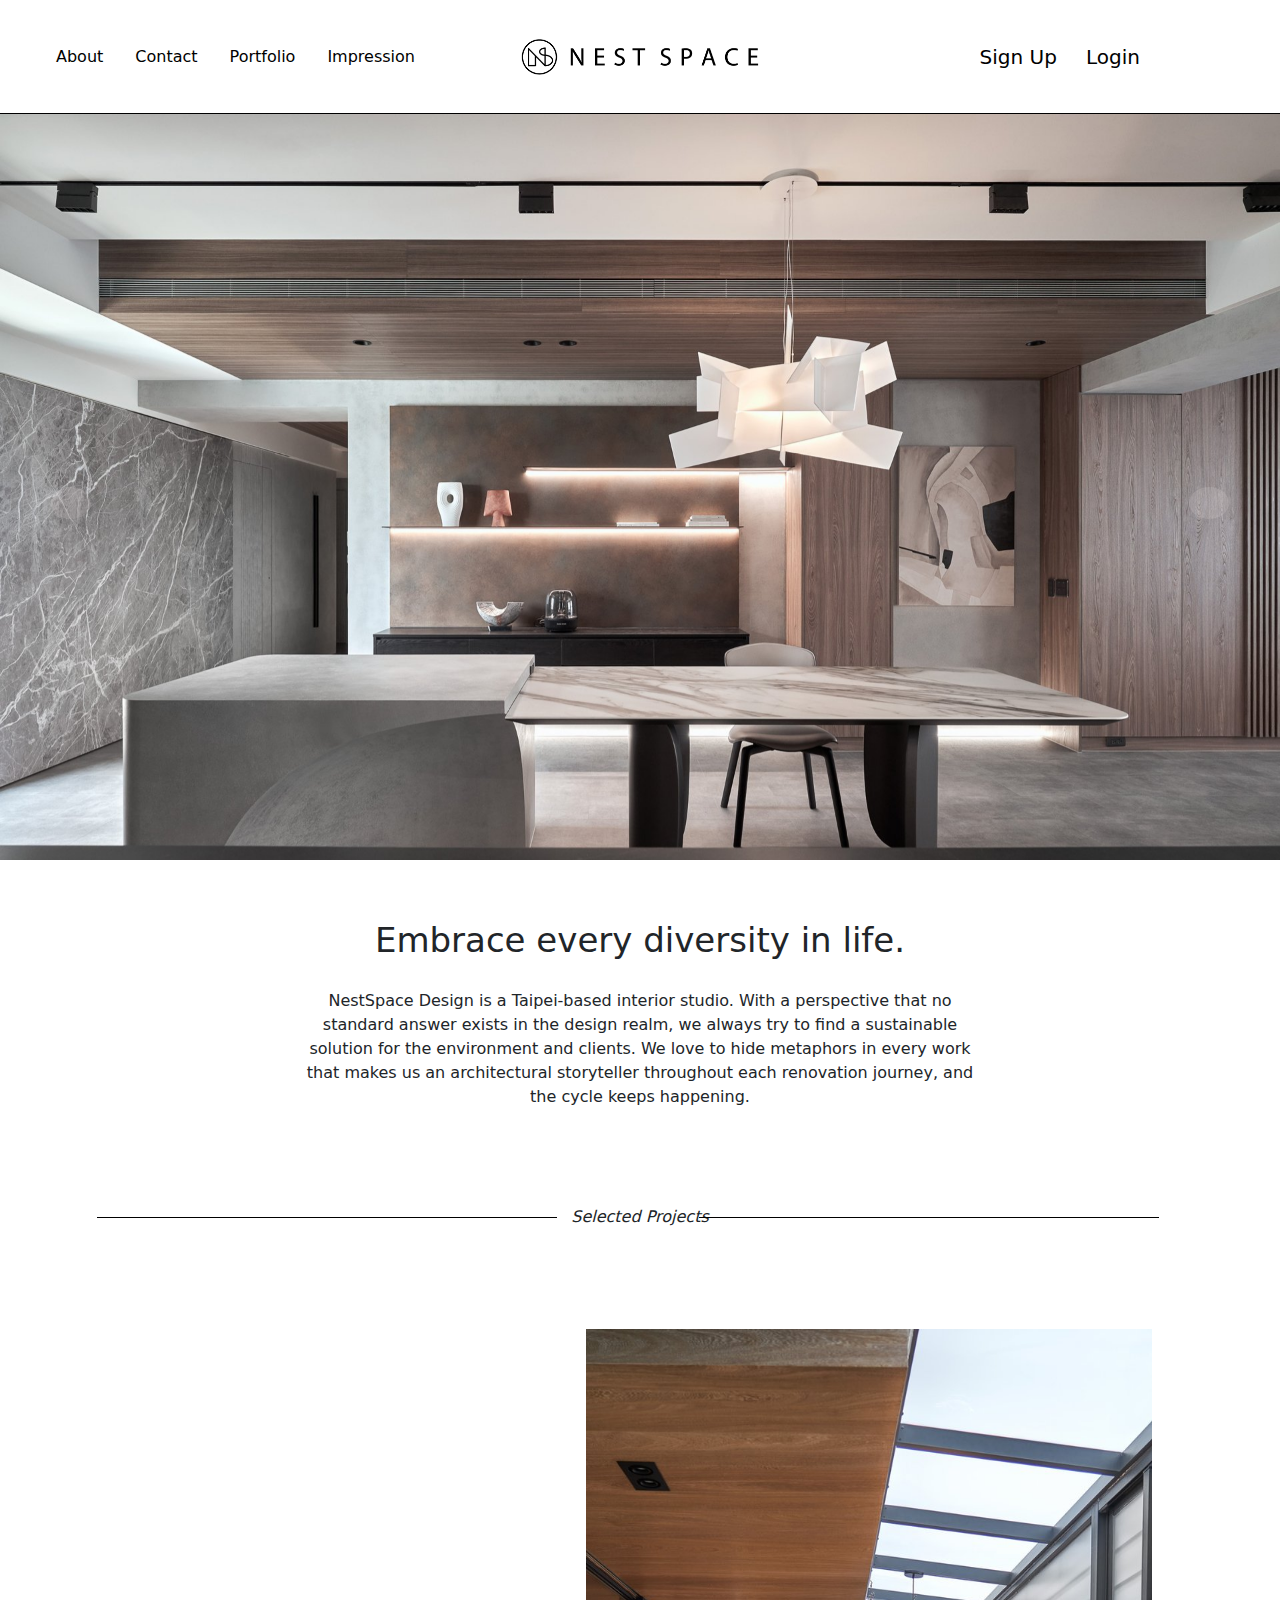
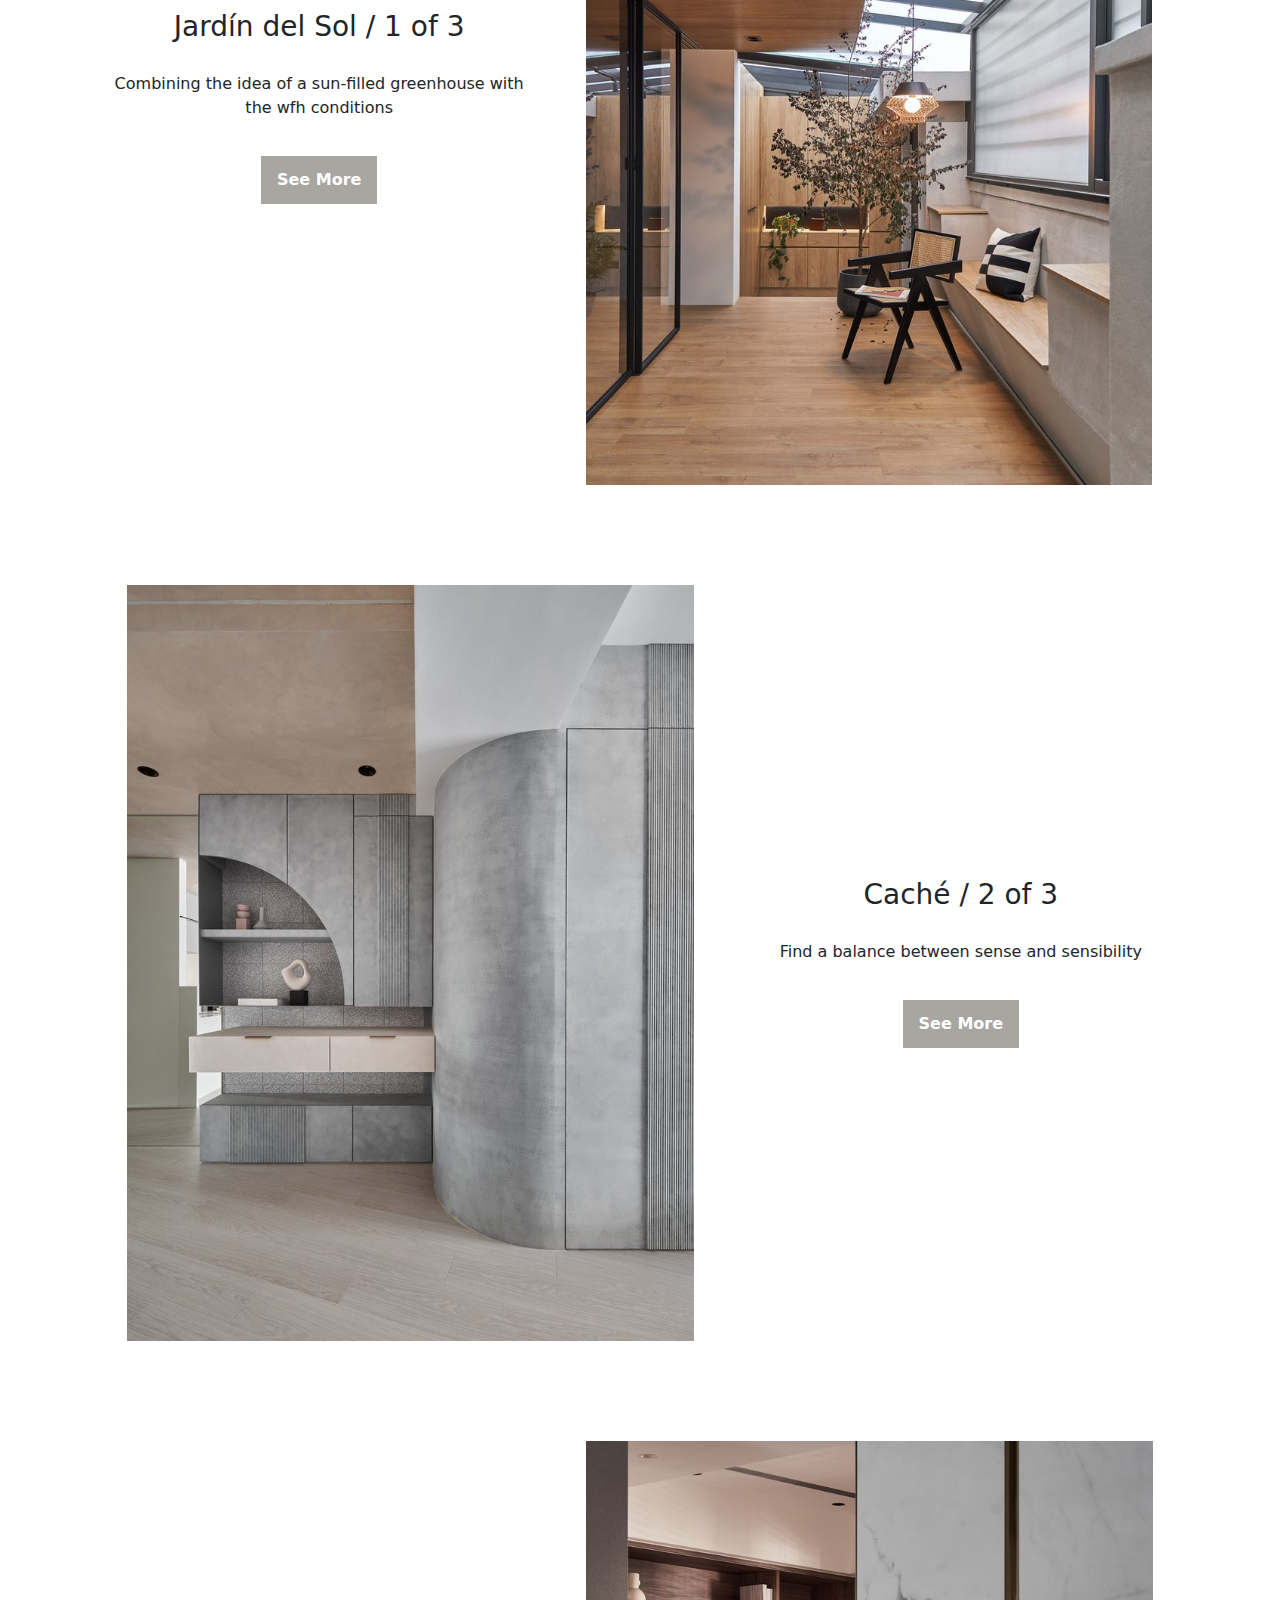
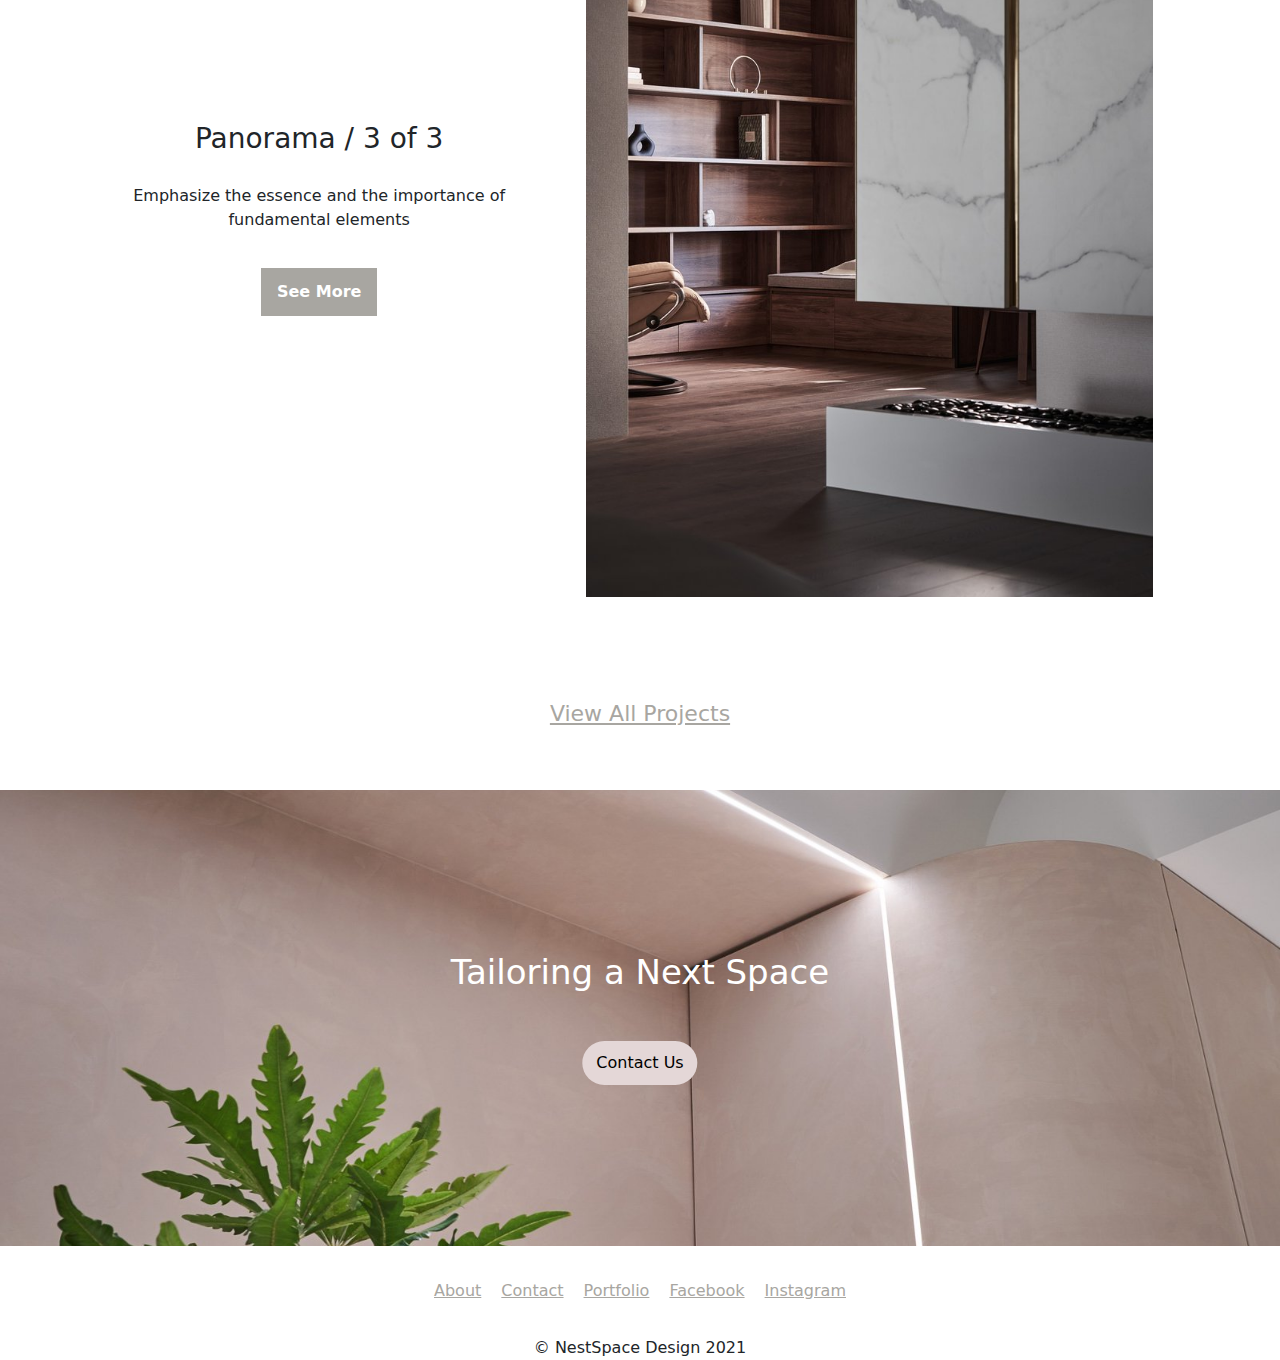
==== index.html @ 3eb222af "create web" ====
<!DOCTYPE html>
<html lang="en">
	<head>
		<meta charset="UTF-8" />
		<meta http-equiv="X-UA-Compatible" content="IE=edge" />
		<meta name="viewport" content="width=device-width, initial-scale=1.0" />
		<title>NetSpaceClone</title>
		<link rel="stylesheet" href="https://cdn.jsdelivr.net/npm/bootstrap@5.2.3/dist/css/bootstrap.min.css" />
		<link rel="preconnect" href="https://fonts.googleapis.com" />
		<link rel="preconnect" href="https://fonts.gstatic.com" crossorigin />
		<link href="https://fonts.googleapis.com/css2?family=Poppins:wght@300;400;600;700&family=Roboto:wght@300;400;500;700&display=swap" rel="stylesheet" />
		<link
			rel="stylesheet"
			href="https://cdnjs.cloudflare.com/ajax/libs/font-awesome/6.2.1/css/all.min.css"
			integrity="sha512-MV7K8+y+gLIBoVD59lQIYicR65iaqukzvf/nwasF0nqhPay5w/9lJmVM2hMDcnK1OnMGCdVK+iQrJ7lzPJQd1w=="
			crossorigin="anonymous"
			referrerpolicy="no-referrer"
		/>
		<link rel="stylesheet" href="./assets/css/main.css" />
		<link rel="stylesheet" href="./assets/css/responsive.css" />
	</head>
	<body>
		<header class="header">
			<div href="" class="header-menu hide-on-mobile">
				<a href="" class="header-menu__item">About</a>
				<a href="" class="header-menu__item">Contact</a>
				<a href="" class="header-menu__item">Portfolio</a>
				<a href="" class="header-menu__item">Impression</a>
			</div>
			<div class="menu-btn">
				<div class="menu-btn__burger"></div>
			</div>
			<div class="menu-mobile">
				<a href="" class="header-menu__item--mobile">About</a>
				<a href="" class="header-menu__item--mobile">Contact</a>
				<a href="" class="header-menu__item--mobile">Portfolio</a>
				<a href="" class="header-menu__item--mobile">Impression</a>
				<a href="" class="header-menu__item--mobile">Sign Up</a>
				<a href="" class="header-menu__item--mobile">Login</a>
			</div>

			<a href="#" class="header-logo">
				<img src="./assets/img/logo.png" alt="" class="header-logo__img" />
			</a>

			<div class="form hide-on-mobile">
				<a href="" class="form-element form-register">Sign Up</a>
				<a href="" class="form-element form-login">Login</a>
			</div>

			<div class="header-social hide-on-mobile">
				<a class="header-social__icon" href="">
					<i class="fa-brands fa-facebook-f"></i>
				</a>
				<a class="header-social__icon" href="">
					<i class="fa-brands fa-instagram"></i>
				</a>
			</div>
		</header>
		<div class="content">
			<div class="slider">
				<div id="carouselExampleControls" class="carousel slide" data-bs-ride="carousel">
					<div class="carousel-inner">
						<div class="carousel-item active">
							<img src="./assets/img/slider-img-01.jpg" class="d-block w-100" alt="..." />
						</div>
						<div class="carousel-item">
							<img src="./assets/img/slider-img-02.jpg" class="d-block w-100" alt="..." />
						</div>
						<div class="carousel-item">
							<img src="./assets/img/slider-img-03.jpg" class="d-block w-100" alt="..." />
						</div>
					</div>
					<button class="carousel-control-prev" type="button" data-bs-target="#carouselExampleControls" data-bs-slide="prev">
						<span class="" aria-hidden="true"></span>
						<span class="visually-hidden">Previous</span>
					</button>
					<button class="carousel-control-next" type="button" data-bs-target="#carouselExampleControls" data-bs-slide="next">
						<span class="" aria-hidden="true"></span>
						<span class="visually-hidden">Next</span>
					</button>
				</div>
				<div class="slider-icon slider-icon-prev hide-on-mobile">
					<i class="fa-solid fa-arrow-left-long"></i>
				</div>
				<div class="slider-icon slider-icon-next hide-on-mobile">
					<i class="fa-solid fa-arrow-right-long"></i>
				</div>
			</div>
			<div class="content-info container">
				<h2 class="content-info__heading">Embrace every diversity in life.</h2>
				<p class="content-info__des">
					NestSpace Design is a Taipei-based interior studio. With a perspective that no standard answer exists in the design realm, we always try to find a sustainable solution for the environment and clients. We love to hide metaphors in
					every work that makes us an architectural storyteller throughout each renovation journey, and the cycle keeps happening.
				</p>
				<i class="content-sub-info">Selected Projects</i>
			</div>
			<div class="card-list container">
				<div class="card-item card-item--reverse row">
					<div class="col-sm-12 col-lg-5">
						<div class="card-item__description">
							<h3 class="card-item__heading">Jardín del Sol / 1 of 3</h3>
							<p class="card-item__title">Combining the idea of a sun-filled greenhouse with the wfh conditions</p>
							<a href="" class="card-item__btn">See More</a>
						</div>
					</div>
					<div class="col-sm-12 col-lg-7">
						<img src="./assets/img/card-image-01.jpg" alt="" class="card-item__image" />
					</div>
				</div>

				<div class="card-item row">
					<div class="col-sm-12 col-lg-7">
						<img src="./assets/img/card-image-02.jpg" alt="" class="card-item__image" />
					</div>
					<div class="col-sm-12 col-lg-5">
						<div class="card-item__description">
							<h3 class="card-item__heading">Caché / 2 of 3</h3>
							<p class="card-item__title">Find a balance between sense and sensibility</p>
							<a href="" class="card-item__btn">See More</a>
						</div>
					</div>
				</div>

				<div class="card-item card-item--reverse row">
					<div class="col-sm-12 col-lg-5">
						<div class="card-item__description">
							<h3 class="card-item__heading">Panorama / 3 of 3</h3>
							<p class="card-item__title">Emphasize the essence and the importance of fundamental elements</p>
							<a href="" class="card-item__btn">See More</a>
						</div>
					</div>
					<div class="col-sm-12 col-lg-7">
						<img src="./assets/img/card-image-03.jpg" alt="" class="card-item__image" />
					</div>
				</div>
				<a href="" class="project-link">View All Projects</a>
			</div>
			<div class="contact">
				<img src="./assets/img/contact-img.jpg" alt="" class="contact-img" />
				<h3 class="contact-heading">Tailoring a Next Space</h3>
				<a href="" class="contact-btn">Contact Us</a>
			</div>
		</div>
		<footer class="footer">
			<div class="footer-element-wrap">
				<a href="" class="footer-element">About</a>
				<a href="" class="footer-element">Contact</a>
				<a href="" class="footer-element">Portfolio</a>
				<a href="" class="footer-element">Facebook</a>
				<a href="" class="footer-element">Instagram</a>
			</div>
			<p class="footer-copy-right">© NestSpace Design 2021</p>
		</footer>

		<script src="https://cdn.jsdelivr.net/npm/bootstrap@5.2.3/dist/js/bootstrap.bundle.min.js"></script>
		<script src="./main.js"></script>
	</body>
</html>
---- assets/css/main.css ----
:root {
	--header-height: 114px;
	--header-mobile-height: 86px;
}

* {
	padding: 0;
	margin: 0;
	box-sizing: border-box;
}

html {
	font-family: 'Poppins', sans-serif;
	font-family: 'Roboto', sans-serif;
	scroll-behavior: smooth;
}
/* Menu-btn */
.menu-btn {
	position: relative;
	display: none;
	justify-content: center;
	align-items: center;
	width: 80px;
	height: 80px;
	cursor: pointer;
	transition: all 0.5s ease-in-out;
	margin-left: -20px;
	/* border: 3px solid #fff; */
	z-index: 10;
}

.menu-mobile {
	display: none;
}

.menu-btn__burger {
	width: 46px;
	height: 2px;
	background: #000;
	border-radius: 5px;
	box-shadow: 0 2px 5px rgba(255, 101, 47, 0.2);
	transition: all 0.5s ease-in-out;
}
.menu-btn__burger::before,
.menu-btn__burger::after {
	content: '';
	position: absolute;
	width: 46px;
	height: 2px;
	background: #000;
	border-radius: 5px;
	box-shadow: 0 2px 5px rgba(255, 101, 47, 0.2);
	transition: all 0.5s ease-in-out;
}
.menu-btn__burger::before {
	transform: translateY(-16px);
}
.menu-btn__burger::after {
	transform: translateY(16px);
}
/* ANIMATION */
.menu-btn.open .menu-btn__burger {
	transform: translateX(-50px);
	background: transparent;
	box-shadow: none;
}
.menu-btn.open .menu-btn__burger::before {
	transform: rotate(45deg) translate(35px, -35px);
}
.menu-btn.open .menu-btn__burger::after {
	transform: rotate(-45deg) translate(35px, 35px);
}
/* Header */
.header {
	display: flex;
	align-items: center;
	justify-content: space-between;
	height: var(--header-height);
	padding: 0 40px;
	border-bottom: 1px solid #000;
	position: fixed;
	top: 0;
	left: 0;
	right: 0;
	z-index: 1;
	background-color: #fff;
}

.header-menu {
	display: flex;
	align-items: center;
}

.header-logo {
	position: absolute;
	top: 50%;
	left: 50%;
	transform: translate(-50%, -50%);
	z-index: 10;
}

.form {
	position: absolute;
	top: 50%;
	right: 10%;
	transform: translateY(-50%);
}

.form-element {
	font-size: 20px;
	color: #000;
	text-decoration: none;
	padding: 0 6px;
	margin: 0 6px;
}

.header-menu__item {
	padding: 8px 16px;
	color: #000;
	text-decoration: none;
}

.header-logo__img {
	height: 50px;
}

.header-social__icon {
	padding: 6px;
	margin: 0 6px;
	font-size: 18px;
	text-decoration: none;
	color: #000;
}

/* Content */
.content {
	margin-top: var(--header-height);
}

.slider {
	height: 746px;
	overflow: hidden;
	position: relative;
}

.slider-icon {
	position: absolute;
	padding: 16px 20px;
	background-color: rgba(224, 216, 216, 0.2);
	border-radius: 50%;
	color: #fff;
	font-size: 20px;
}

.slider-icon-prev {
	top: 50%;
	left: 4%;
}

.slider-icon-next {
	top: 50%;
	right: 4%;
}

.content-info {
	margin-top: 60px;
	text-align: center;
	max-width: 714px;
}

.content-info__heading {
	font-size: 34px;
	font-weight: 400;
	padding-bottom: 20px;
}

.content-info__des {
	font-size: 16px;
	font-weight: 400;
	padding-bottom: 80px;
}

.content-sub-info {
	position: relative;
	display: inline-block;
}

.content-sub-info::before {
	content: '';
	display: block;
	position: absolute;
	width: 460px;
	height: 1px;
	background-color: #000;
	top: 50%;
	left: -474px;
}

.content-sub-info::after {
	content: '';
	display: block;
	position: absolute;
	width: 460px;
	height: 1px;
	background-color: #000;
	top: 50%;
	left: 128px;
}

.card-list {
	max-width: 1100px;
}

.card-item {
	text-align: center;
	padding-top: 100px;
}

.card-item__description {
	display: flex;
	justify-content: center;
	align-items: center;
	flex-direction: column;
	height: 100%;
}

.card-item__title {
	padding: 20px 0;
	font-weight: 400;
}

.card-item__btn {
	text-decoration: none;
	font-weight: 600;
	color: #fff;
	background-color: #a8a6a1;
	padding: 12px 16px;
}

.card-item__image {
	height: 756px;
}

.project-link {
	color: #a8a6a1;
	font-size: 22px;
	text-align: center;
	padding-top: 100px;
	padding-bottom: 60px;
	display: inline-block;
	width: 100%;
}
/* Contact */
.contact {
	height: 456px;
	overflow: hidden;
	position: relative;
}

.contact-img {
	width: 100%;
	transform: translateY(-240px);
}

.contact-heading {
	position: absolute;
	top: 40%;
	left: 50%;
	transform: translate(-50%, -50%);
	color: #fff;
	font-size: 34px;
}

.contact-btn {
	position: absolute;
	top: 60%;
	left: 50%;
	transform: translate(-50%, -50%);
	background-color: rgb(228, 215, 215);
	padding: 10px 14px;
	border-radius: 26px;
	text-decoration: none;
	color: #000;
}

.contact-btn:hover {
	background-color: #fff;
	color: #000;
	transition: all 0.2s linear;
}

/* Footer */
.footer {
	height: 100px;
}

.footer-element-wrap {
	display: flex;
	justify-content: center;
	align-items: center;
	height: 90%;
}

.footer-element {
	margin: 0 10px;
	color: #a8a6a1;
}

.footer-element:hover {
	color: #a8a6a1;
}

.footer-copy-right {
	text-align: center;
}
---- assets/css/responsive.css ----
/* Mobile & Tablet */
@media (max-width: 1023px) {
	.hide-on-mobile-tablet {
		display: none;
	}
}

/* Tablet */
@media (min-width: 740px) and (max-width: 1023px) {
	.hide-on-tablet {
		display: none;
	}
}

/* Mobile */
@media (max-width: 739px) {
	.hide-on-mobile {
		display: none;
	}

	.menu-btn {
		display: flex;
	}

	.menu-mobile.open {
		display: flex;
		flex-direction: column;
		justify-content: center;
		align-items: center;
		position: fixed;
		top: -100px;
		left: 0;
		right: 0;
		bottom: 0;
		background-color: #a8a6a1;
		z-index: 2;
		animation: fadeIn 0.3s linear;
	}

	@keyframes fadeIn {
		from {
			opacity: 0;
			transform: translateY(20px);
		}
		to {
			opacity: 1;
		}
	}

	.header {
		height: var(--header-mobile-height);
	}

	.header-menu__item--mobile {
		font-size: 34px;
		color: #fff;
		text-decoration: none;
		padding: 8px 16px;
	}

	.header-logo__img {
		height: 30px;
	}

	.content {
		margin-top: var(--header-mobile-height);
	}

	.slider {
		height: 240px;
	}

	.content-info__heading {
		font-size: 26px;
	}

	.content-info__des {
		font-size: 14px;
	}

	.content-sub-info::before {
		width: 360px;
		top: -120%;
		left: -120px;
	}

	.content-sub-info::after {
		width: 360px;
		top: 250%;
		left: -120px;
	}

	.card-item--reverse {
		flex-direction: column-reverse;
	}

	.card-item__image {
		height: 458px;
	}

	.card-item__description {
		margin-top: 30px;
	}

	.contact {
		height: 558px;
		overflow: auto;
	}

	.contact-img {
		width: 100%;
		transform: translateY(0);
		transform: scale(3.5);
	}

	.contact-heading {
		font-size: 26px;
		min-width: 300px;
		text-align: center;
		top: 42%;
	}

	.contact-btn {
		top: 58%;
	}
}
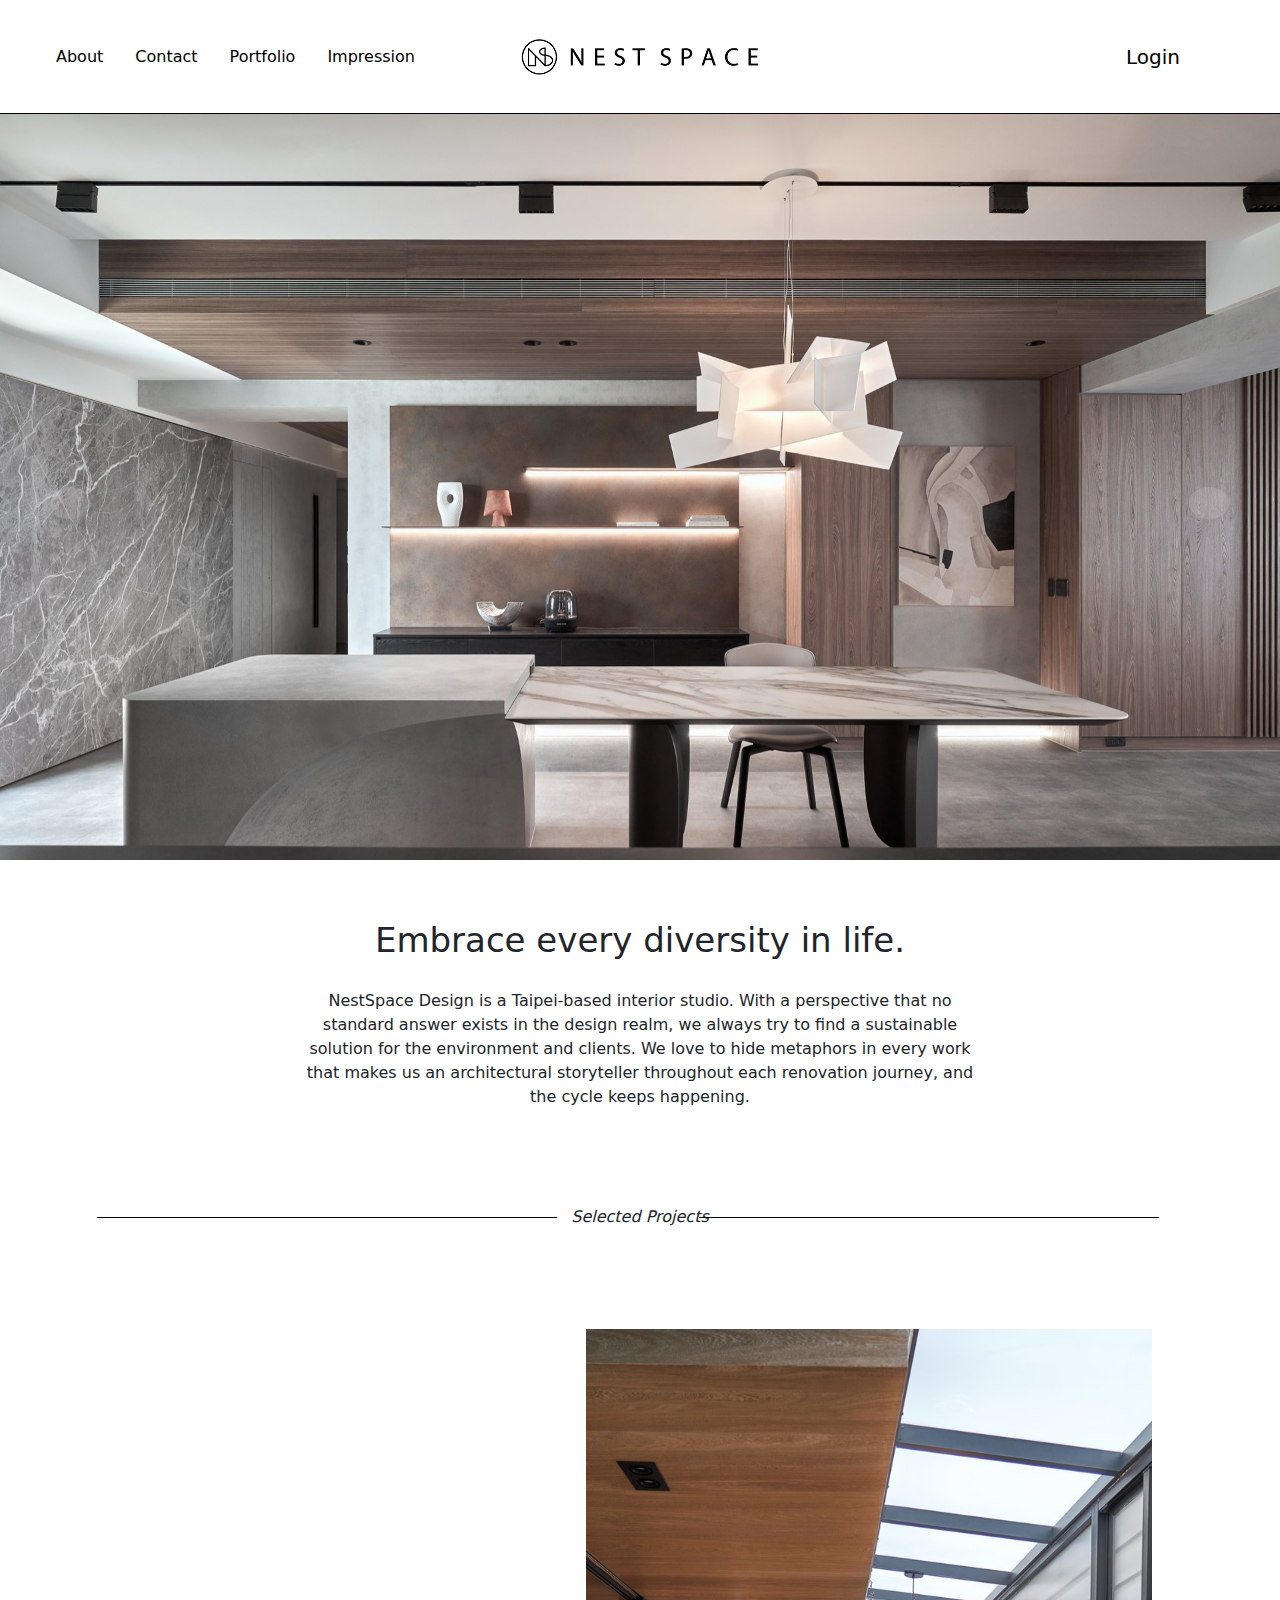
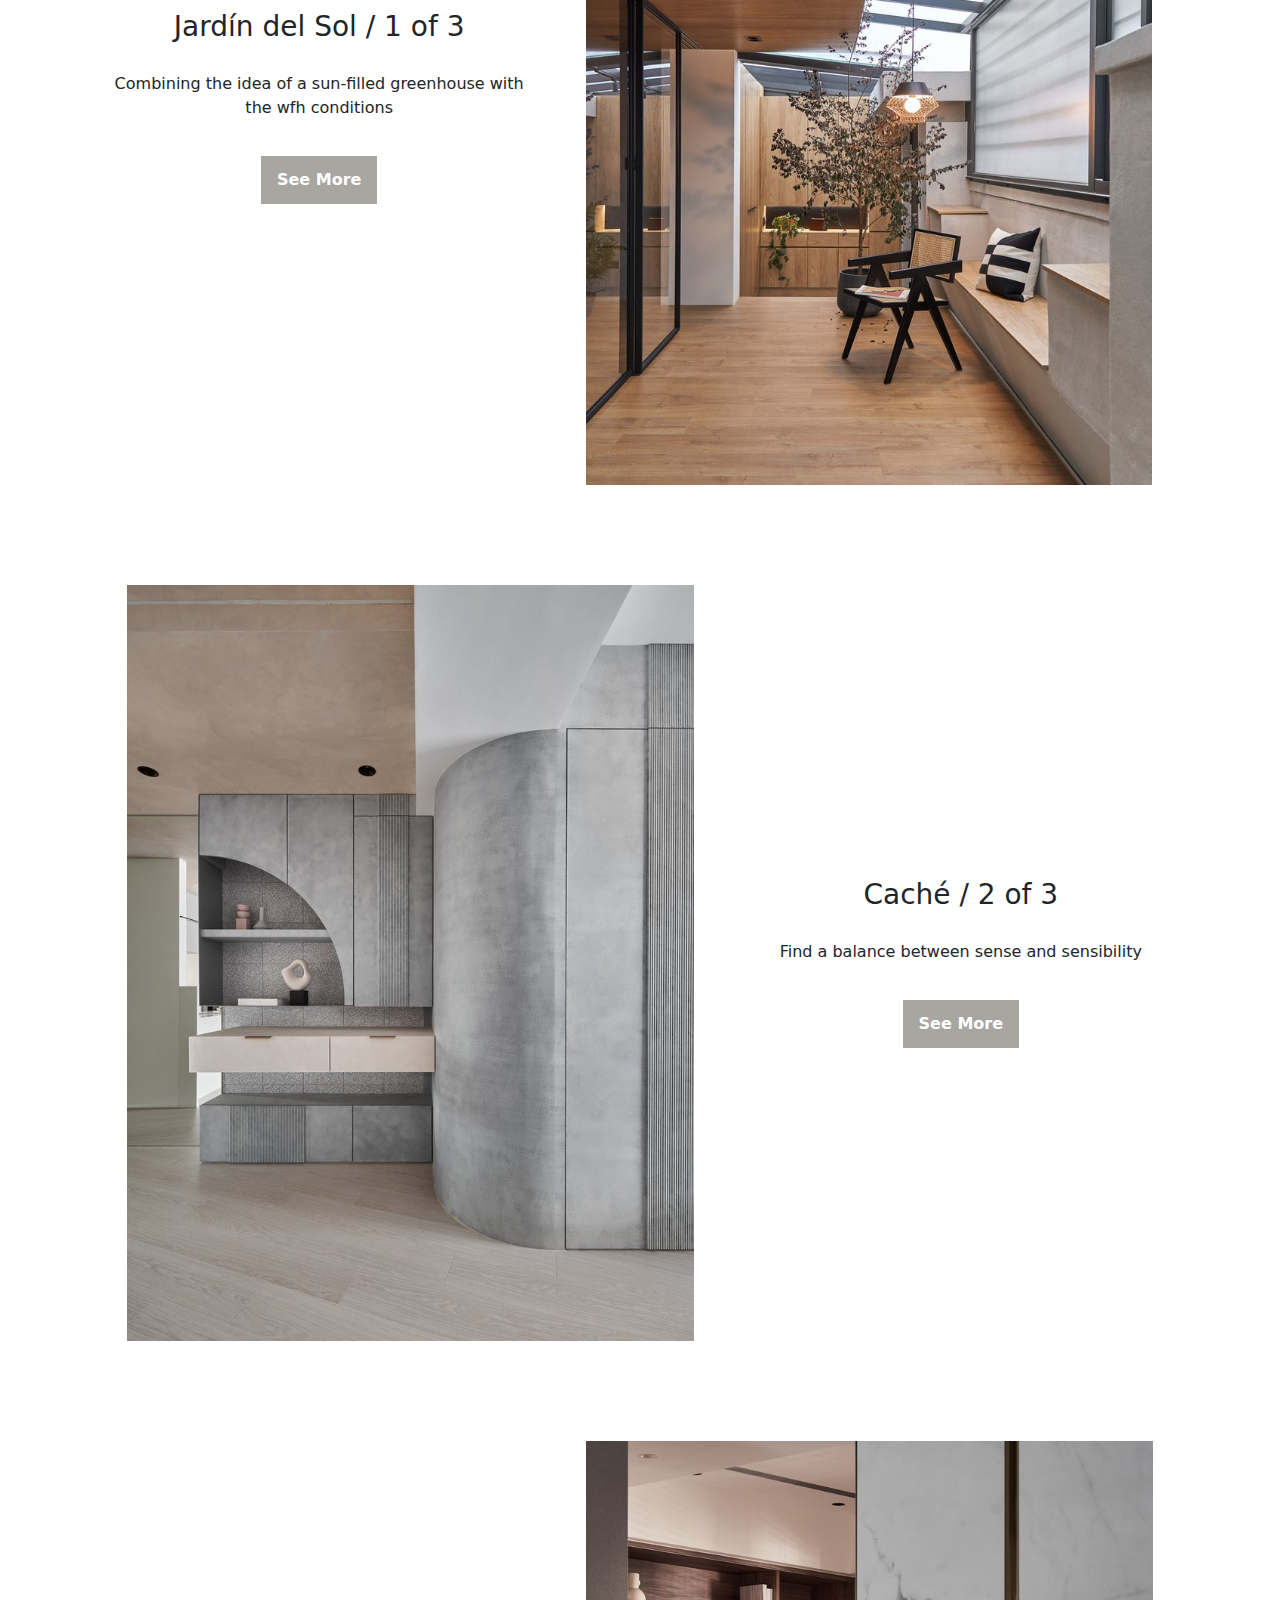
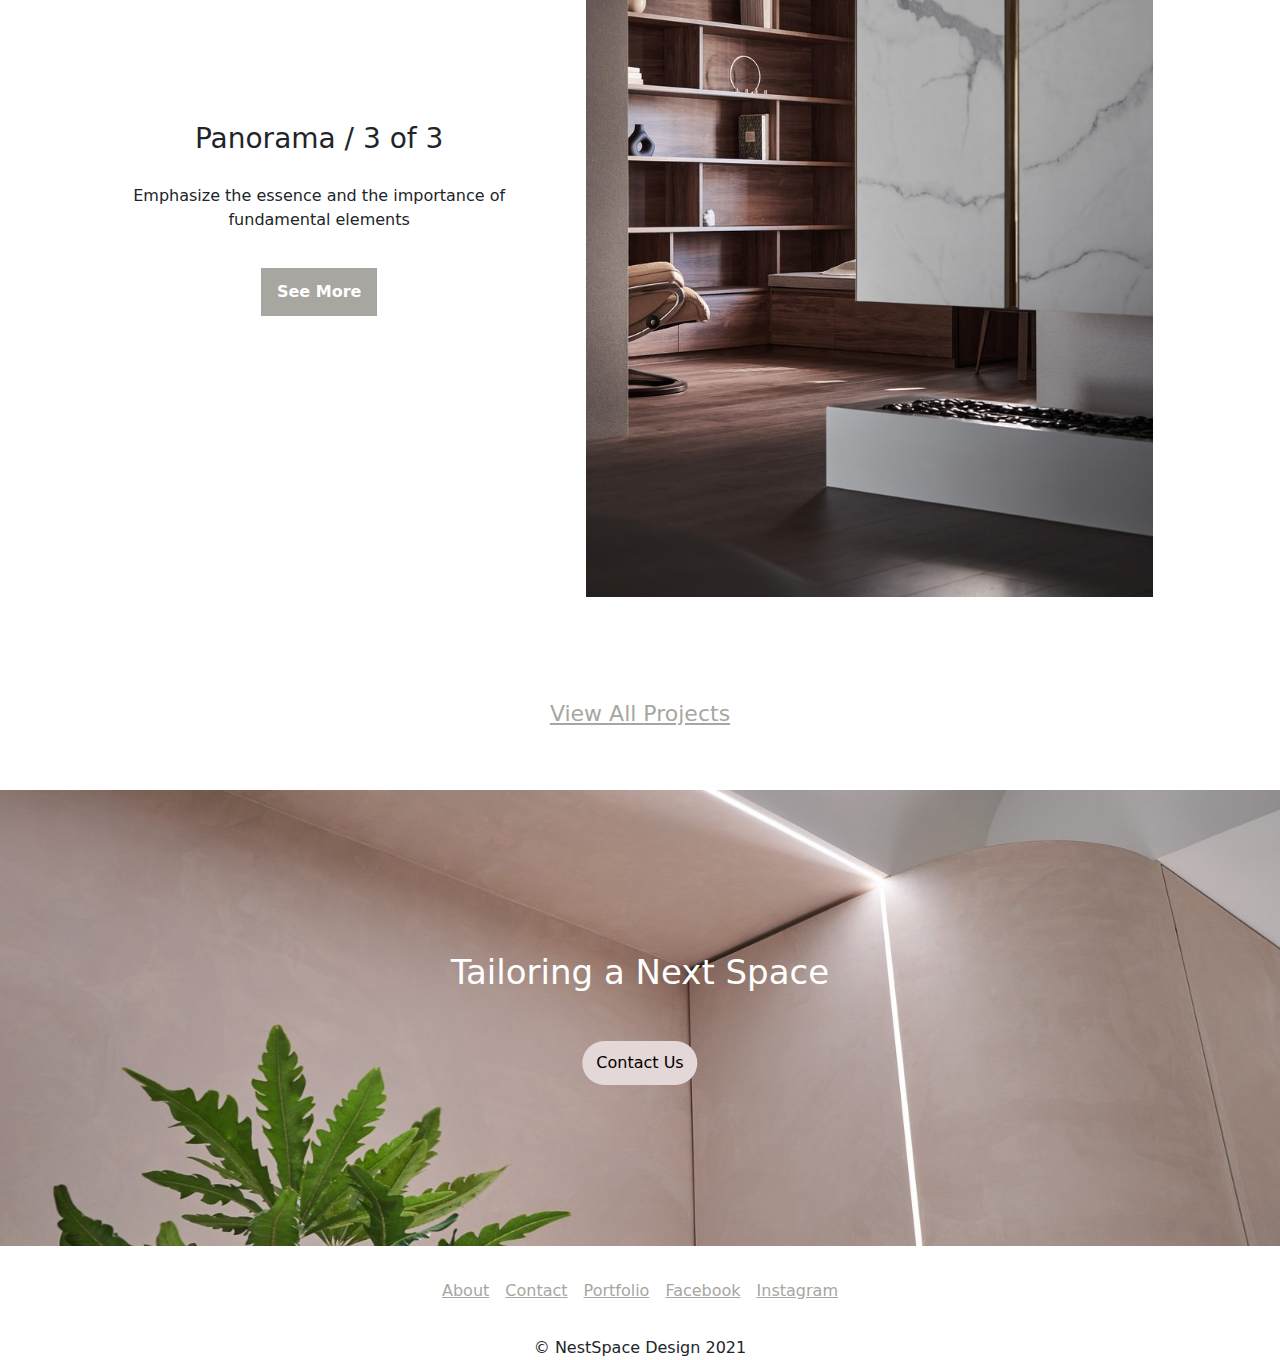
==== commit 27d34883: "update web page" ====
--- a/index.html
+++ b/index.html
@@ -35,20 +35,27 @@
 				<a href="" class="header-menu__item--mobile">Contact</a>
 				<a href="" class="header-menu__item--mobile">Portfolio</a>
 				<a href="" class="header-menu__item--mobile">Impression</a>
-				<a href="" class="header-menu__item--mobile">Sign Up</a>
-				<a href="" class="header-menu__item--mobile">Login</a>
+				<a href="./login.html" class="header-menu__item--mobile">Login</a>
 			</div>
 
 			<a href="#" class="header-logo">
 				<img src="./assets/img/logo.png" alt="" class="header-logo__img" />
 			</a>
 
-			<div class="form hide-on-mobile">
-				<a href="" class="form-element form-register">Sign Up</a>
-				<a href="" class="form-element form-login">Login</a>
-			</div>
-
 			<div class="header-social hide-on-mobile">
+				<div class="user active">
+					<i class="user-icon fa-solid fa-user-secret"></i>
+					<p class="user-title"><span class="user-name"></p>
+				</div>
+				<a href="#" class="logout">
+					<i class="logout-icon fa-solid fa-arrow-left"></i>
+					<span>Log out</span>
+				</a>
+				<a href="./login.html" class="login active">
+					<i class="login-icon fa-solid fa-right-to-bracket"></i>
+					<span>Login</span>
+					</a
+				>
 				<a class="header-social__icon" href="">
 					<i class="fa-brands fa-facebook-f"></i>
 				</a>
@@ -154,6 +161,7 @@
 		</footer>
 
 		<script src="https://cdn.jsdelivr.net/npm/bootstrap@5.2.3/dist/js/bootstrap.bundle.min.js"></script>
-		<script src="./main.js"></script>
+		<script src="./assets/js/main.js"></script>
+		<!-- <script src="./assets/js/login.js"></script> -->
 	</body>
 </html>
--- a/assets/css/main.css
+++ b/assets/css/main.css
@@ -24,8 +24,7 @@
 	height: 80px;
 	cursor: pointer;
 	transition: all 0.5s ease-in-out;
-	margin-left: -20px;
-	/* border: 3px solid #fff; */
+	margin-left: -32px;
 	z-index: 10;
 }
 
@@ -34,7 +33,7 @@
 }
 
 .menu-btn__burger {
-	width: 46px;
+	width: 34px;
 	height: 2px;
 	background: #000;
 	border-radius: 5px;
@@ -45,7 +44,7 @@
 .menu-btn__burger::after {
 	content: '';
 	position: absolute;
-	width: 46px;
+	width: 34px;
 	height: 2px;
 	background: #000;
 	border-radius: 5px;
@@ -53,10 +52,10 @@
 	transition: all 0.5s ease-in-out;
 }
 .menu-btn__burger::before {
-	transform: translateY(-16px);
+	transform: translateY(-12px);
 }
 .menu-btn__burger::after {
-	transform: translateY(16px);
+	transform: translateY(12px);
 }
 /* ANIMATION */
 .menu-btn.open .menu-btn__burger {
@@ -82,7 +81,7 @@
 	top: 0;
 	left: 0;
 	right: 0;
-	z-index: 1;
+	z-index: 1000;
 	background-color: #fff;
 }
 
@@ -99,19 +98,30 @@
 	z-index: 10;
 }
 
-.form {
-	position: absolute;
-	top: 50%;
-	right: 10%;
-	transform: translateY(-50%);
-}
-
-.form-element {
+.logout-icon,
+.login-icon {
+	padding: 0 8px;
+}
+
+.logout.active,
+.login.active {
 	font-size: 20px;
 	color: #000;
 	text-decoration: none;
 	padding: 0 6px;
 	margin: 0 6px;
+	display: block;
+}
+
+.logout,
+.login {
+	display: none;
+}
+
+.logout span,
+.login span {
+	display: inline-block;
+	line-height: var(--header-height);
 }
 
 .header-menu__item {
@@ -122,6 +132,13 @@
 
 .header-logo__img {
 	height: 50px;
+}
+
+.header-social {
+	display: flex;
+	align-items: center;
+	position: relative;
+	z-index: 10000;
 }
 
 .header-social__icon {
@@ -302,7 +319,7 @@
 }
 
 .footer-element {
-	margin: 0 10px;
+	margin: 0 8px;
 	color: #a8a6a1;
 }
 
@@ -313,3 +330,20 @@
 .footer-copy-right {
 	text-align: center;
 }
+
+/* user */
+.user {
+	font-size: 20px;
+	display: none;
+	align-items: center;
+	cursor: default;
+}
+
+.user.active {
+	display: flex;
+}
+
+.user-title {
+	line-height: var(--header-height);
+	margin: 0 10px;
+}
